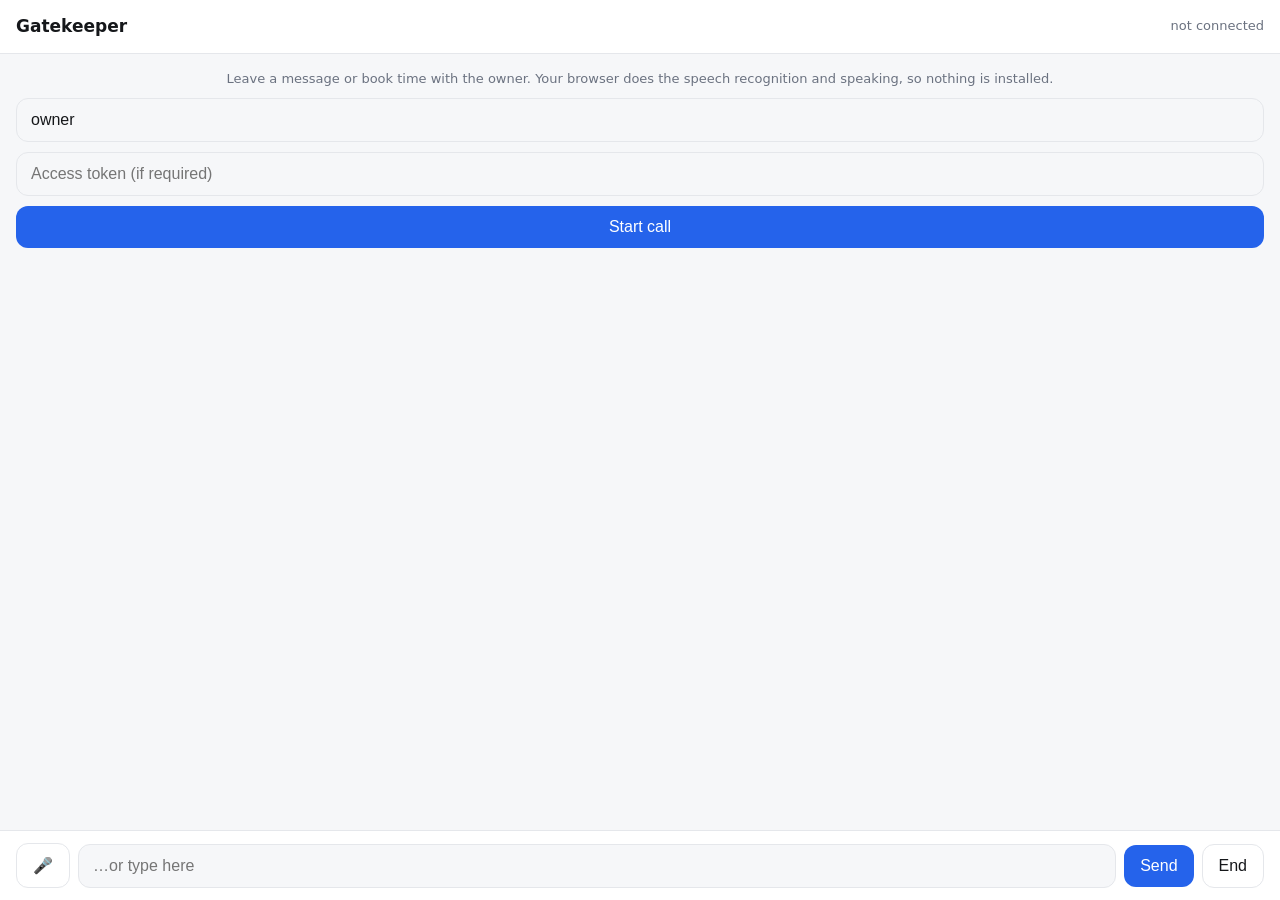
==== app/web/index.html @ e56522e0 "Light mode: free hosted LLM API provider, browser voice client for phone/laptop, slim docker Co-Auth" ====
<!doctype html>
<html lang="en">
<head>
<meta charset="utf-8">
<meta name="viewport" content="width=device-width, initial-scale=1, viewport-fit=cover">
<title>Gatekeeper</title>
<style>
  :root { --bg:#f6f7f9; --card:#fff; --ink:#15171a; --mute:#6b7280; --acc:#2563eb; --ok:#16a34a; --bad:#dc2626; --line:#e5e7eb; }
  @media (prefers-color-scheme: dark) { :root { --bg:#0e1013; --card:#171a1f; --ink:#eceef1; --mute:#9aa3af; --line:#272b32; } }
  * { box-sizing: border-box; }
  body { margin:0; background:var(--bg); color:var(--ink); font:16px/1.45 system-ui,-apple-system,sans-serif; min-height:100dvh; display:flex; flex-direction:column; }
  header { padding:14px 16px; display:flex; align-items:center; gap:10px; border-bottom:1px solid var(--line); background:var(--card); }
  header h1 { font-size:17px; margin:0; flex:1; }
  #status { font-size:13px; color:var(--mute); }
  #log { flex:1; overflow-y:auto; padding:16px; display:flex; flex-direction:column; gap:10px; }
  .msg { max-width:85%; padding:10px 14px; border-radius:16px; background:var(--card); border:1px solid var(--line); }
  .you { align-self:flex-end; background:var(--acc); color:#fff; border-color:var(--acc); }
  .note { align-self:center; font-size:13px; color:var(--mute); text-align:center; }
  .slots { align-self:flex-start; display:flex; flex-wrap:wrap; gap:8px; }
  .slot { border:1px solid var(--line); background:var(--card); padding:6px 12px; border-radius:999px; font-size:14px; }
  .booked { align-self:center; background:var(--ok); color:#fff; padding:10px 16px; border-radius:12px; font-weight:600; }
  .warn { align-self:center; color:var(--bad); font-size:13px; }
  footer { padding:12px 16px calc(12px + env(safe-area-inset-bottom)); background:var(--card); border-top:1px solid var(--line); display:flex; gap:8px; align-items:center; }
  input[type=text] { flex:1; min-width:0; padding:12px 14px; border-radius:12px; border:1px solid var(--line); background:var(--bg); color:var(--ink); font-size:16px; }
  button { border:0; border-radius:12px; padding:12px 16px; font-size:16px; background:var(--acc); color:#fff; }
  button.sec { background:var(--card); color:var(--ink); border:1px solid var(--line); }
  button.live { background:var(--bad); }
  #setup { padding:16px; display:flex; flex-direction:column; gap:10px; }
</style>
</head>
<body>
<header><h1>Gatekeeper</h1><span id="status">not connected</span></header>
<div id="setup">
  <div class="note" style="text-align:left">Leave a message or book time with the owner. Your browser does the speech recognition and speaking, so nothing is installed.</div>
  <input type="text" id="who" placeholder="Owner handle" value="owner" autocomplete="off">
  <input type="text" id="tok" placeholder="Access token (if required)" autocomplete="off">
  <button id="start">Start call</button>
</div>
<div id="log" hidden></div>
<footer hidden id="bar">
  <button id="mic" class="sec" title="Tap to talk">🎤</button>
  <input type="text" id="txt" placeholder="…or type here" autocomplete="off">
  <button id="send">Send</button>
  <button id="end" class="sec">End</button>
</footer>
<script>
const $ = (id) => document.getElementById(id);
const SR = window.SpeechRecognition || window.webkitSpeechRecognition;
const q = new URLSearchParams(location.search);
if (q.get("owner")) $("who").value = q.get("owner");
if (q.get("token")) $("tok").value = q.get("token");
let ws, rec, listening = false, speaking = false, wantMic = !!SR, voiceName = null;
const callerId = (() => { try { return localStorage.gkid || (localStorage.gkid = "web-" + crypto.randomUUID()); } catch { return "web-" + Math.random().toString(36).slice(2); } })();

function add(cls, text) {
  const d = document.createElement("div"); d.className = cls; d.textContent = text;
  $("log").appendChild(d); $("log").scrollTop = 1e9; return d;
}
function speak(text) {
  if (!("speechSynthesis" in window)) return;
  stopListening(); speaking = true;
  const u = new SpeechSynthesisUtterance(text); u.rate = 1.0;
  u.onend = u.onerror = () => { speaking = false; if (wantMic) startListening(); };
  speechSynthesis.cancel(); speechSynthesis.speak(u);
}
function startListening() {
  if (!SR || listening || speaking || !ws || ws.readyState !== 1) return;
  rec = new SR(); rec.lang = navigator.language || "en-US"; rec.interimResults = true; rec.continuous = false;
  let last = null;
  rec.onresult = (e) => {
    const r = e.results[e.results.length - 1]; last = r[0].transcript;
    $("status").textContent = r.isFinal ? "thinking…" : "listening… " + last;
    if (r.isFinal) { send(last); last = null; }
  };
  rec.onend = () => { listening = false; $("mic").classList.remove("live"); if (wantMic && !speaking && $("status").textContent.startsWith("listening")) startListening(); };
  rec.onerror = (e) => { listening = false; if (e.error === "not-allowed") { wantMic = false; add("warn", "Microphone blocked. Allow it in the browser, or type instead."); } };
  try { rec.start(); listening = true; $("mic").classList.add("live"); $("status").textContent = "listening…"; } catch {}
}
function stopListening() { if (rec && listening) { try { rec.abort(); } catch {} } listening = false; $("mic").classList.remove("live"); }
function send(text) {
  text = (text || "").trim(); if (!text || !ws || ws.readyState !== 1) return;
  ws.send(JSON.stringify({ type: "text", text }));
}
function connect() {
  const proto = location.protocol === "https:" ? "wss" : "ws";
  const tok = $("tok").value.trim();
  const url = `${proto}://${location.host}/ws/call/${encodeURIComponent($("who").value.trim() || "owner")}?server_tts=0&caller_id=${encodeURIComponent(callerId)}` + (tok ? `&token=${encodeURIComponent(tok)}` : "");
  ws = new WebSocket(url);
  $("setup").hidden = true; $("log").hidden = false; $("bar").hidden = false; $("status").textContent = "connecting…";
  ws.onopen = () => { $("status").textContent = "connected"; };
  ws.onclose = (e) => { stopListening(); $("status").textContent = e.code === 4401 ? "bad token" : e.code === 4404 ? "unknown owner" : e.code === 4429 ? "slow down" : "call ended"; };
  ws.onmessage = (m) => {
    if (typeof m.data !== "string") return;
    const e = JSON.parse(m.data);
    if (e.type === "agent_text") { add("msg", e.text); speak(e.text); }
    else if (e.type === "transcript_final") add("msg you", e.text);
    else if (e.type === "slots_offered") { const d = add("slots", ""); e.slots.forEach((s) => { const b = document.createElement("span"); b.className = "slot"; b.textContent = s.when; d.appendChild(b); }); }
    else if (e.type === "booking_confirmed") add("booked", `Booked: ${e.when}${e.invite_sent ? " · invite sent" : ""}`);
    else if (e.type === "guard_flagged") add("note", "That request can't be handled by this assistant.");
    else if (e.type === "error") add("warn", e.message || e.code);
  };
}
$("start").onclick = () => { connect(); if (!SR) add("note", "Voice input isn't supported in this browser (try Chrome or Safari). You can type instead."); };
$("send").onclick = () => { send($("txt").value); $("txt").value = ""; };
$("txt").onkeydown = (e) => { if (e.key === "Enter") $("send").onclick(); };
$("mic").onclick = () => { if (listening) { wantMic = false; stopListening(); } else { wantMic = true; startListening(); } };
$("end").onclick = () => { wantMic = false; stopListening(); speechSynthesis.cancel(); try { ws.send(JSON.stringify({ type: "hangup" })); ws.close(); } catch {} };
</script>
</body>
</html>
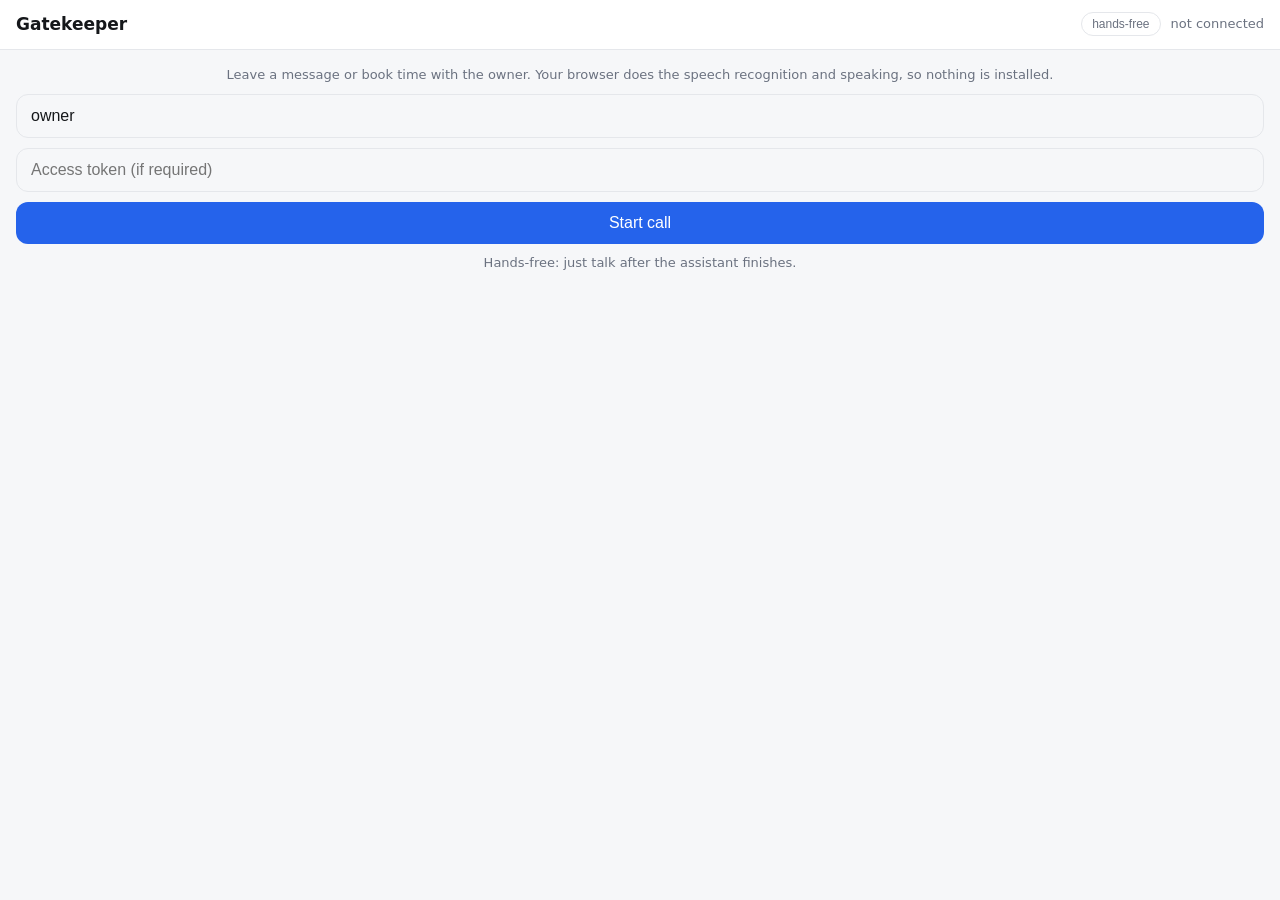
==== commit 524bf555: "Mobile-first web client: iOS/Android modes, wake lock, PWA manifest, safe-area, reconnect, no-cache " ====
--- a/app/web/index.html
+++ b/app/web/index.html
@@ -3,108 +3,159 @@
 <head>
 <meta charset="utf-8">
 <meta name="viewport" content="width=device-width, initial-scale=1, viewport-fit=cover">
+<meta name="theme-color" content="#2563eb">
+<meta name="mobile-web-app-capable" content="yes">
+<meta name="apple-mobile-web-app-capable" content="yes">
+<meta name="apple-mobile-web-app-title" content="Gatekeeper">
+<link rel="manifest" href="/manifest.webmanifest">
+<link rel="icon" href="/icon.svg" type="image/svg+xml">
 <title>Gatekeeper</title>
 <style>
   :root { --bg:#f6f7f9; --card:#fff; --ink:#15171a; --mute:#6b7280; --acc:#2563eb; --ok:#16a34a; --bad:#dc2626; --line:#e5e7eb; }
   @media (prefers-color-scheme: dark) { :root { --bg:#0e1013; --card:#171a1f; --ink:#eceef1; --mute:#9aa3af; --line:#272b32; } }
-  * { box-sizing: border-box; }
-  body { margin:0; background:var(--bg); color:var(--ink); font:16px/1.45 system-ui,-apple-system,sans-serif; min-height:100dvh; display:flex; flex-direction:column; }
-  header { padding:14px 16px; display:flex; align-items:center; gap:10px; border-bottom:1px solid var(--line); background:var(--card); }
+  * { box-sizing:border-box; -webkit-tap-highlight-color:transparent; }
+  [hidden] { display:none !important; }
+  html, body { height:100%; }
+  body { margin:0; background:var(--bg); color:var(--ink); font:16px/1.45 system-ui,-apple-system,sans-serif; display:flex; flex-direction:column; height:100dvh; overscroll-behavior:none; }
+  header { padding:calc(12px + env(safe-area-inset-top)) 16px 12px; display:flex; align-items:center; gap:10px; border-bottom:1px solid var(--line); background:var(--card); }
   header h1 { font-size:17px; margin:0; flex:1; }
-  #status { font-size:13px; color:var(--mute); }
-  #log { flex:1; overflow-y:auto; padding:16px; display:flex; flex-direction:column; gap:10px; }
-  .msg { max-width:85%; padding:10px 14px; border-radius:16px; background:var(--card); border:1px solid var(--line); }
+  #status { font-size:13px; color:var(--mute); max-width:55%; text-align:right; overflow:hidden; text-overflow:ellipsis; white-space:nowrap; }
+  #log { flex:1; overflow-y:auto; padding:16px; display:flex; flex-direction:column; gap:10px; -webkit-overflow-scrolling:touch; }
+  .msg { max-width:85%; padding:10px 14px; border-radius:16px; background:var(--card); border:1px solid var(--line); word-wrap:break-word; }
   .you { align-self:flex-end; background:var(--acc); color:#fff; border-color:var(--acc); }
   .note { align-self:center; font-size:13px; color:var(--mute); text-align:center; }
   .slots { align-self:flex-start; display:flex; flex-wrap:wrap; gap:8px; }
   .slot { border:1px solid var(--line); background:var(--card); padding:6px 12px; border-radius:999px; font-size:14px; }
-  .booked { align-self:center; background:var(--ok); color:#fff; padding:10px 16px; border-radius:12px; font-weight:600; }
-  .warn { align-self:center; color:var(--bad); font-size:13px; }
+  .booked { align-self:center; background:var(--ok); color:#fff; padding:10px 16px; border-radius:12px; font-weight:600; text-align:center; }
+  .warn { align-self:center; color:var(--bad); font-size:13px; text-align:center; }
   footer { padding:12px 16px calc(12px + env(safe-area-inset-bottom)); background:var(--card); border-top:1px solid var(--line); display:flex; gap:8px; align-items:center; }
-  input[type=text] { flex:1; min-width:0; padding:12px 14px; border-radius:12px; border:1px solid var(--line); background:var(--bg); color:var(--ink); font-size:16px; }
-  button { border:0; border-radius:12px; padding:12px 16px; font-size:16px; background:var(--acc); color:#fff; }
+  input[type=text], input[type=password] { flex:1; min-width:0; padding:12px 14px; border-radius:12px; border:1px solid var(--line); background:var(--bg); color:var(--ink); font-size:16px; }
+  button { border:0; border-radius:12px; padding:12px 16px; font-size:16px; background:var(--acc); color:#fff; touch-action:manipulation; }
   button.sec { background:var(--card); color:var(--ink); border:1px solid var(--line); }
-  button.live { background:var(--bad); }
+  button.live { background:var(--bad); color:#fff; border-color:var(--bad); animation:pulse 1.2s infinite; }
+  @keyframes pulse { 50% { opacity:.65; } }
+  #mic { min-width:52px; font-size:20px; padding:10px 14px; }
   #setup { padding:16px; display:flex; flex-direction:column; gap:10px; }
+  #mode { background:none; border:1px solid var(--line); color:var(--mute); padding:4px 10px; font-size:12px; border-radius:999px; }
 </style>
 </head>
 <body>
-<header><h1>Gatekeeper</h1><span id="status">not connected</span></header>
+<header><h1>Gatekeeper</h1><button id="mode" hidden></button><span id="status">not connected</span></header>
 <div id="setup">
   <div class="note" style="text-align:left">Leave a message or book time with the owner. Your browser does the speech recognition and speaking, so nothing is installed.</div>
-  <input type="text" id="who" placeholder="Owner handle" value="owner" autocomplete="off">
-  <input type="text" id="tok" placeholder="Access token (if required)" autocomplete="off">
+  <input type="text" id="who" placeholder="Owner handle" value="owner" autocomplete="off" autocapitalize="off" autocorrect="off">
+  <input type="password" id="tok" placeholder="Access token (if required)" autocomplete="off">
   <button id="start">Start call</button>
+  <div class="note" id="platform"></div>
 </div>
 <div id="log" hidden></div>
 <footer hidden id="bar">
-  <button id="mic" class="sec" title="Tap to talk">🎤</button>
-  <input type="text" id="txt" placeholder="…or type here" autocomplete="off">
+  <button id="mic" class="sec" aria-label="Microphone">🎤</button>
+  <input type="text" id="txt" placeholder="…or type here" autocomplete="off" enterkeyhint="send">
   <button id="send">Send</button>
   <button id="end" class="sec">End</button>
 </footer>
 <script>
 const $ = (id) => document.getElementById(id);
+const UA = navigator.userAgent;
+const ANDROID = /Android/.test(UA);
+const IOS = !ANDROID && (/iP(hone|ad|od)/.test(UA) || (navigator.platform === "MacIntel" && navigator.maxTouchPoints > 1));  // iPadOS reports as a Mac
 const SR = window.SpeechRecognition || window.webkitSpeechRecognition;
+const TTS = "speechSynthesis" in window;
 const q = new URLSearchParams(location.search);
 if (q.get("owner")) $("who").value = q.get("owner");
-if (q.get("token")) $("tok").value = q.get("token");
-let ws, rec, listening = false, speaking = false, wantMic = !!SR, voiceName = null;
+if (q.get("token")) { $("tok").value = q.get("token"); history.replaceState(null, "", location.pathname); }  // keep the token out of the address bar/history
+
+// iOS Safari recognition stops unpredictably and can't loop hands-free: default to tap-to-talk there.
+let handsFree = !IOS, wantMic = !!SR, connected = false, listening = false, speaking = false, awaiting = false, ended = false;
+let ws, rec, wakeLock, pingTimer, voice;
+$("platform").textContent = !SR ? "Voice input isn't supported in this browser (use Chrome, Edge or Safari). You can type instead."
+  : IOS ? "iPhone/iPad: tap the mic each time you speak (most reliable on Safari)."
+  : ANDROID ? "Android: hands-free. Just talk after the assistant finishes." : "Hands-free: just talk after the assistant finishes.";
 const callerId = (() => { try { return localStorage.gkid || (localStorage.gkid = "web-" + crypto.randomUUID()); } catch { return "web-" + Math.random().toString(36).slice(2); } })();
 
-function add(cls, text) {
-  const d = document.createElement("div"); d.className = cls; d.textContent = text;
-  $("log").appendChild(d); $("log").scrollTop = 1e9; return d;
-}
+function add(cls, text) { const d = document.createElement("div"); d.className = cls; d.textContent = text; $("log").appendChild(d); $("log").scrollTop = 1e9; return d; }
+function setStatus(t) { $("status").textContent = t; }
+function renderMode() { $("mode").hidden = !SR; $("mode").textContent = handsFree ? "hands-free" : "tap to talk"; $("mic").classList.toggle("live", listening); $("mic").textContent = listening ? "⏺" : "🎤"; }
+
+function pickVoice() { if (!TTS) return; const vs = speechSynthesis.getVoices(); const lang = (navigator.language || "en-US").toLowerCase();
+  voice = vs.find((v) => v.lang.toLowerCase() === lang && v.localService) || vs.find((v) => v.lang.toLowerCase().startsWith(lang.slice(0, 2))) || null; }
+if (TTS) { pickVoice(); speechSynthesis.onvoiceschanged = pickVoice; }
+
 function speak(text) {
-  if (!("speechSynthesis" in window)) return;
+  if (!TTS) { afterSpeech(); return; }
   stopListening(); speaking = true;
-  const u = new SpeechSynthesisUtterance(text); u.rate = 1.0;
-  u.onend = u.onerror = () => { speaking = false; if (wantMic) startListening(); };
+  const u = new SpeechSynthesisUtterance(text); if (voice) u.voice = voice; u.lang = voice ? voice.lang : (navigator.language || "en-US");
+  let done = false; const finish = () => { if (done) return; done = true; clearTimeout(guard); speaking = false; afterSpeech(); };
+  u.onend = u.onerror = finish;
+  const guard = setTimeout(finish, 2500 + text.length * 90);  // onend never fires on some browsers (long text, iOS, tab switches)
   speechSynthesis.cancel(); speechSynthesis.speak(u);
 }
+function afterSpeech() { renderMode(); setStatus(connected ? (handsFree && wantMic ? "your turn" : "tap 🎤 to talk") : "call ended"); if (handsFree && wantMic) startListening(); }
+
 function startListening() {
-  if (!SR || listening || speaking || !ws || ws.readyState !== 1) return;
-  rec = new SR(); rec.lang = navigator.language || "en-US"; rec.interimResults = true; rec.continuous = false;
-  let last = null;
-  rec.onresult = (e) => {
-    const r = e.results[e.results.length - 1]; last = r[0].transcript;
-    $("status").textContent = r.isFinal ? "thinking…" : "listening… " + last;
-    if (r.isFinal) { send(last); last = null; }
+  if (!SR || listening || speaking || awaiting || !connected) return;
+  rec = new SR(); rec.lang = navigator.language || "en-US"; rec.interimResults = true; rec.continuous = false; rec.maxAlternatives = 1;
+  let gotFinal = false;
+  rec.onresult = (e) => { const r = e.results[e.results.length - 1]; setStatus(r.isFinal ? "thinking…" : "🎤 " + r[0].transcript);
+    if (r.isFinal) { gotFinal = true; send(r[0].transcript); } };
+  rec.onerror = (e) => {
+    if (e.error === "not-allowed" || e.error === "service-not-allowed") { wantMic = false; setStatus("type your message"); add("warn", "Microphone/speech recognition is blocked. Allow it for this site (iOS: Settings → Safari, and turn on Dictation), or type instead."); }
+    else if (e.error === "network") add("warn", "Speech recognition needs an internet connection.");
   };
-  rec.onend = () => { listening = false; $("mic").classList.remove("live"); if (wantMic && !speaking && $("status").textContent.startsWith("listening")) startListening(); };
-  rec.onerror = (e) => { listening = false; if (e.error === "not-allowed") { wantMic = false; add("warn", "Microphone blocked. Allow it in the browser, or type instead."); } };
-  try { rec.start(); listening = true; $("mic").classList.add("live"); $("status").textContent = "listening…"; } catch {}
+  rec.onend = () => { listening = false; renderMode(); if (handsFree && wantMic && !gotFinal && !speaking && !awaiting && connected && !document.hidden) setTimeout(startListening, 300); };
+  try { rec.start(); listening = true; renderMode(); setStatus("listening…"); } catch { listening = false; }
 }
-function stopListening() { if (rec && listening) { try { rec.abort(); } catch {} } listening = false; $("mic").classList.remove("live"); }
+function stopListening() { if (rec && listening) { try { rec.abort(); } catch {} } listening = false; renderMode(); }
+
 function send(text) {
-  text = (text || "").trim(); if (!text || !ws || ws.readyState !== 1) return;
+  text = (text || "").trim(); if (!text || !connected) return;
+  awaiting = true; stopListening(); setStatus("thinking…");
   ws.send(JSON.stringify({ type: "text", text }));
 }
+
+async function lockScreen() { try { if ("wakeLock" in navigator) wakeLock = await navigator.wakeLock.request("screen"); } catch {} }
+document.addEventListener("visibilitychange", () => {
+  if (document.hidden) { stopListening(); speechSynthesis && speechSynthesis.cancel(); speaking = false; }
+  else if (connected) { lockScreen(); afterSpeech(); }
+});
+
 function connect() {
-  const proto = location.protocol === "https:" ? "wss" : "ws";
-  const tok = $("tok").value.trim();
+  ended = false; awaiting = true;
+  const proto = location.protocol === "https:" ? "wss" : "ws", tok = $("tok").value.trim();
   const url = `${proto}://${location.host}/ws/call/${encodeURIComponent($("who").value.trim() || "owner")}?server_tts=0&caller_id=${encodeURIComponent(callerId)}` + (tok ? `&token=${encodeURIComponent(tok)}` : "");
+  $("setup").hidden = true; $("log").hidden = false; $("bar").hidden = false; setStatus("connecting…"); renderMode();
+  if (TTS) { const u = new SpeechSynthesisUtterance(" "); u.volume = 0; speechSynthesis.speak(u); }  // unlock audio inside the tap gesture (iOS)
   ws = new WebSocket(url);
-  $("setup").hidden = true; $("log").hidden = false; $("bar").hidden = false; $("status").textContent = "connecting…";
-  ws.onopen = () => { $("status").textContent = "connected"; };
-  ws.onclose = (e) => { stopListening(); $("status").textContent = e.code === 4401 ? "bad token" : e.code === 4404 ? "unknown owner" : e.code === 4429 ? "slow down" : "call ended"; };
+  ws.onopen = () => { connected = true; setStatus("connected"); lockScreen(); pingTimer = setInterval(() => { try { ws.send('{"type":"ping"}'); } catch {} }, 25000); };
+  ws.onclose = (e) => {
+    connected = false; awaiting = false; clearInterval(pingTimer); stopListening(); try { wakeLock && wakeLock.release(); } catch {}
+    const why = e.code === 4401 ? "Wrong access token." : e.code === 4404 ? "Unknown owner." : e.code === 4429 ? "Too many calls, wait a minute." : ended ? "" : "Connection lost.";
+    setStatus(ended ? "call ended" : "disconnected");
+    if (why) add("warn", why);
+    if (e.code !== 4401 && e.code !== 4404) { const b = document.createElement("button"); b.textContent = "Call again"; b.onclick = () => { b.remove(); connect(); }; $("log").appendChild(b); }
+  };
   ws.onmessage = (m) => {
     if (typeof m.data !== "string") return;
     const e = JSON.parse(m.data);
-    if (e.type === "agent_text") { add("msg", e.text); speak(e.text); }
+    if (e.type === "agent_text") { awaiting = false; add("msg", e.text); speak(e.text); }
     else if (e.type === "transcript_final") add("msg you", e.text);
     else if (e.type === "slots_offered") { const d = add("slots", ""); e.slots.forEach((s) => { const b = document.createElement("span"); b.className = "slot"; b.textContent = s.when; d.appendChild(b); }); }
     else if (e.type === "booking_confirmed") add("booked", `Booked: ${e.when}${e.invite_sent ? " · invite sent" : ""}`);
     else if (e.type === "guard_flagged") add("note", "That request can't be handled by this assistant.");
-    else if (e.type === "error") add("warn", e.message || e.code);
+    else if (e.type === "error") { awaiting = false; add("warn", e.message || e.code); afterSpeech(); }
   };
 }
-$("start").onclick = () => { connect(); if (!SR) add("note", "Voice input isn't supported in this browser (try Chrome or Safari). You can type instead."); };
-$("send").onclick = () => { send($("txt").value); $("txt").value = ""; };
+$("start").onclick = connect;
+$("send").onclick = () => { const t = $("txt").value; $("txt").value = ""; send(t); };
 $("txt").onkeydown = (e) => { if (e.key === "Enter") $("send").onclick(); };
-$("mic").onclick = () => { if (listening) { wantMic = false; stopListening(); } else { wantMic = true; startListening(); } };
-$("end").onclick = () => { wantMic = false; stopListening(); speechSynthesis.cancel(); try { ws.send(JSON.stringify({ type: "hangup" })); ws.close(); } catch {} };
+$("mic").onclick = () => {
+  if (!SR) { add("note", "Voice input isn't supported here. Type instead."); return; }
+  if (listening) { wantMic = false; stopListening(); setStatus("mic off"); } else { wantMic = true; startListening(); }
+};
+$("mode").onclick = () => { handsFree = !handsFree; wantMic = true; renderMode(); afterSpeech(); };
+$("end").onclick = () => { ended = true; wantMic = false; stopListening(); TTS && speechSynthesis.cancel(); try { ws.send('{"type":"hangup"}'); ws.close(); } catch {} };
+renderMode();
 </script>
 </body>
 </html>
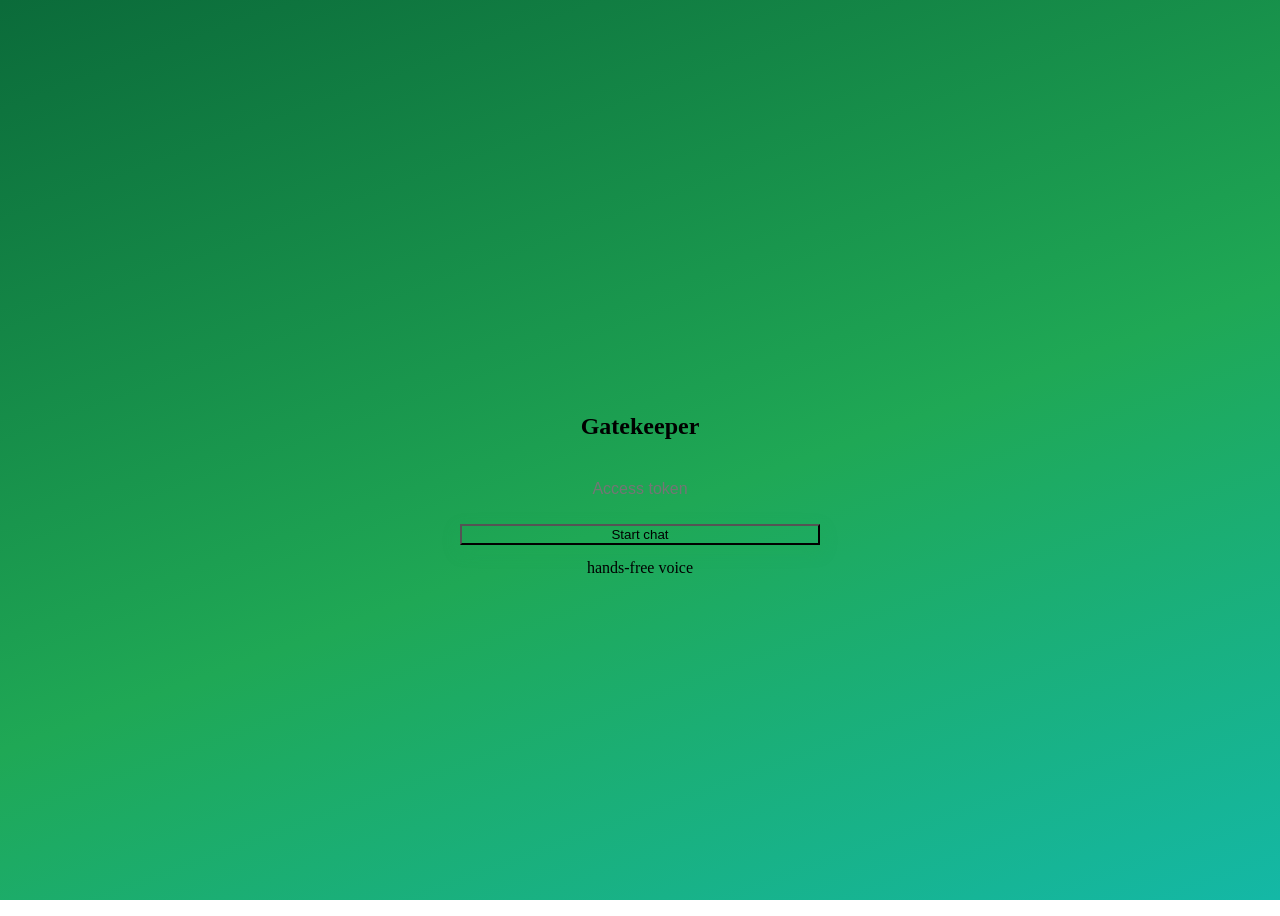
==== commit 130acf72: "Icon-first redesign: WhatsApp-style chat, owner inbox, dashboard; two-sided live stage with auto-pla" ====
--- a/app/web/index.html
+++ b/app/web/index.html
@@ -3,159 +3,154 @@
 <head>
 <meta charset="utf-8">
 <meta name="viewport" content="width=device-width, initial-scale=1, viewport-fit=cover">
-<meta name="theme-color" content="#2563eb">
+<meta name="theme-color" content="#1fa855">
 <meta name="mobile-web-app-capable" content="yes">
 <meta name="apple-mobile-web-app-capable" content="yes">
 <meta name="apple-mobile-web-app-title" content="Gatekeeper">
 <link rel="manifest" href="/manifest.webmanifest">
 <link rel="icon" href="/icon.svg" type="image/svg+xml">
+<link rel="stylesheet" href="/static/ui.css">
 <title>Gatekeeper</title>
 <style>
-  :root { --bg:#f6f7f9; --card:#fff; --ink:#15171a; --mute:#6b7280; --acc:#2563eb; --ok:#16a34a; --bad:#dc2626; --line:#e5e7eb; }
-  @media (prefers-color-scheme: dark) { :root { --bg:#0e1013; --card:#171a1f; --ink:#eceef1; --mute:#9aa3af; --line:#272b32; } }
-  * { box-sizing:border-box; -webkit-tap-highlight-color:transparent; }
-  [hidden] { display:none !important; }
-  html, body { height:100%; }
-  body { margin:0; background:var(--bg); color:var(--ink); font:16px/1.45 system-ui,-apple-system,sans-serif; display:flex; flex-direction:column; height:100dvh; overscroll-behavior:none; }
-  header { padding:calc(12px + env(safe-area-inset-top)) 16px 12px; display:flex; align-items:center; gap:10px; border-bottom:1px solid var(--line); background:var(--card); }
-  header h1 { font-size:17px; margin:0; flex:1; }
-  #status { font-size:13px; color:var(--mute); max-width:55%; text-align:right; overflow:hidden; text-overflow:ellipsis; white-space:nowrap; }
-  #log { flex:1; overflow-y:auto; padding:16px; display:flex; flex-direction:column; gap:10px; -webkit-overflow-scrolling:touch; }
-  .msg { max-width:85%; padding:10px 14px; border-radius:16px; background:var(--card); border:1px solid var(--line); word-wrap:break-word; }
-  .you { align-self:flex-end; background:var(--acc); color:#fff; border-color:var(--acc); }
-  .note { align-self:center; font-size:13px; color:var(--mute); text-align:center; }
-  .slots { align-self:flex-start; display:flex; flex-wrap:wrap; gap:8px; }
-  .slot { border:1px solid var(--line); background:var(--card); padding:6px 12px; border-radius:999px; font-size:14px; }
-  .booked { align-self:center; background:var(--ok); color:#fff; padding:10px 16px; border-radius:12px; font-weight:600; text-align:center; }
-  .warn { align-self:center; color:var(--bad); font-size:13px; text-align:center; }
-  footer { padding:12px 16px calc(12px + env(safe-area-inset-bottom)); background:var(--card); border-top:1px solid var(--line); display:flex; gap:8px; align-items:center; }
-  input[type=text], input[type=password] { flex:1; min-width:0; padding:12px 14px; border-radius:12px; border:1px solid var(--line); background:var(--bg); color:var(--ink); font-size:16px; }
-  button { border:0; border-radius:12px; padding:12px 16px; font-size:16px; background:var(--acc); color:#fff; touch-action:manipulation; }
-  button.sec { background:var(--card); color:var(--ink); border:1px solid var(--line); }
-  button.live { background:var(--bad); color:#fff; border-color:var(--bad); animation:pulse 1.2s infinite; }
-  @keyframes pulse { 50% { opacity:.65; } }
-  #mic { min-width:52px; font-size:20px; padding:10px 14px; }
-  #setup { padding:16px; display:flex; flex-direction:column; gap:10px; }
-  #mode { background:none; border:1px solid var(--line); color:var(--mute); padding:4px 10px; font-size:12px; border-radius:999px; }
+  body { display:flex; flex-direction:column; height:100dvh; }
+  .top { display:flex; align-items:center; gap:12px; padding:calc(10px + env(safe-area-inset-top)) 14px 10px; background:var(--wa); color:#fff; }
+  .top .avatar { background:#fff; color:var(--wa); } .who { flex:1; min-width:0; } .who b { display:block; font-size:16px; } .who small { opacity:.92; display:flex; align-items:center; gap:6px; }
+  .top .ibtn { background:rgba(255,255,255,.18); border:0; color:#fff; width:38px; height:38px; } .top .ibtn.live { background:var(--bad); }
+  .demo { background:var(--warnbg); color:var(--warn); text-align:center; font-size:12px; font-weight:700; padding:4px; display:flex; align-items:center; justify-content:center; gap:6px; }
+  .body { flex:1; overflow-y:auto; padding:14px 12px; display:flex; flex-direction:column; gap:8px; -webkit-overflow-scrolling:touch;
+    background-color:var(--bg); background-image:radial-gradient(color-mix(in srgb,var(--mute) 14%,transparent) 1.2px,transparent 1.2px); background-size:22px 22px; }
+  .b { max-width:82%; padding:8px 12px 6px; border-radius:14px; box-shadow:0 1px 1px rgba(0,0,0,.1); word-wrap:break-word; position:relative; animation:in .18s ease-out; }
+  @keyframes in { from { opacity:0; transform:translateY(6px); } }
+  .b.them { align-self:flex-start; background:var(--surface); border-top-left-radius:4px; } .b.me { align-self:flex-end; background:var(--bubble-me); color:var(--bubble-ink); border-top-right-radius:4px; }
+  .b small { display:flex; justify-content:flex-end; gap:3px; align-items:center; opacity:.6; font-size:11px; margin-top:2px; } .b small .ic { width:15px; height:15px; } .b.read small { color:#34b7f1; opacity:1; }
+  .typing { align-self:flex-start; background:var(--surface); padding:12px 14px; border-radius:14px; display:flex; gap:4px; } .typing i { width:7px; height:7px; border-radius:50%; background:var(--mute); animation:bl 1.2s infinite; } .typing i:nth-child(2) { animation-delay:.2s; } .typing i:nth-child(3) { animation-delay:.4s; } @keyframes bl { 30% { transform:translateY(-4px); opacity:.5; } }
+  .slots { align-self:flex-start; display:flex; flex-wrap:wrap; gap:8px; max-width:92%; } .slot { display:flex; align-items:center; gap:8px; padding:9px 13px; border-radius:14px; background:var(--surface); border:1.5px solid var(--wa); color:var(--wa); font-weight:650; } .slot:active { transform:scale(.97); }
+  .sys { align-self:center; display:flex; align-items:center; gap:8px; padding:10px 16px; border-radius:14px; font-weight:650; font-size:14px; box-shadow:0 1px 2px rgba(0,0,0,.1); animation:in .2s; } .sys.ok { background:var(--okbg); color:var(--ok); } .sys.bad { background:var(--badbg); color:var(--bad); } .sys.warn { background:var(--warnbg); color:var(--warn); } .sys .ic { width:22px; height:22px; }
+  .quick { display:flex; gap:8px; padding:8px 12px; overflow-x:auto; background:var(--bg); } .quick button { display:flex; align-items:center; gap:8px; padding:8px 14px; border-radius:99px; border:1px solid var(--line); background:var(--surface); font-weight:600; white-space:nowrap; } .quick .ic { color:var(--wa); }
+  .bar { display:flex; align-items:center; gap:8px; padding:8px 10px calc(8px + env(safe-area-inset-bottom)); background:var(--bg); }
+  .bar input { flex:1; min-width:0; padding:12px 16px; border-radius:99px; border:1px solid var(--line); background:var(--surface); color:var(--ink); font-size:16px; }
+  .bar .ibtn { width:46px; height:46px; } .bar .send { background:var(--wa); color:#fff; border:0; }
+  #join { position:fixed; inset:0; background:linear-gradient(160deg,#0b6b3a,#1fa855 55%,#14b8a6); display:flex; align-items:center; justify-content:center; padding:24px; z-index:20; }
+  #join .card { width:100%; max-width:360px; padding:26px 22px; display:flex; flex-direction:column; align-items:center; gap:14px; text-align:center; }
+  #join .big { width:76px; height:76px; border-radius:50%; background:var(--okbg); color:var(--wa); display:flex; align-items:center; justify-content:center; } #join .big .ic { width:38px; height:38px; }
+  #join input { width:100%; padding:12px 14px; border-radius:12px; border:1px solid var(--line); background:var(--bg); color:var(--ink); font-size:16px; text-align:center; }
+  #join .btn { width:100%; justify-content:center; background:var(--wa); box-shadow:0 6px 16px rgba(31,168,85,.35); }
+  .row2 { display:flex; gap:10px; color:var(--mute); } .row2 .ic { width:22px; height:22px; }
 </style>
 </head>
 <body>
-<header><h1>Gatekeeper</h1><button id="mode" hidden></button><span id="status">not connected</span></header>
-<div id="setup">
-  <div class="note" style="text-align:left">Leave a message or book time with the owner. Your browser does the speech recognition and speaking, so nothing is installed.</div>
-  <input type="text" id="who" placeholder="Owner handle" value="owner" autocomplete="off" autocapitalize="off" autocorrect="off">
-  <input type="password" id="tok" placeholder="Access token (if required)" autocomplete="off">
-  <button id="start">Start call</button>
-  <div class="note" id="platform"></div>
+<div id="join"><div class="card">
+  <div class="big"><span data-ic="shield"></span></div><h2 style="margin:0">Gatekeeper</h2>
+  <div class="row2"><span data-ic="mic"></span><span data-ic="chat"></span><span data-ic="calendar"></span><span data-ic="shield"></span></div>
+  <input type="password" id="tok" placeholder="Access token" autocomplete="off" aria-label="Access token">
+  <button class="btn" id="start"><span data-ic="chat"></span> Start chat</button>
+  <div class="chip" id="platform"></div>
+</div></div>
+
+<header class="top" id="top" hidden>
+  <div class="avatar" id="av">·</div>
+  <div class="who"><b id="ownerName">…</b><small><span class="dot" id="pdot"></span><span id="presence">connecting</span></small></div>
+  <button class="ibtn" id="mic" aria-label="Microphone"><span data-ic="mic"></span></button>
+  <button class="ibtn" id="end" aria-label="End"><span data-ic="x"></span></button>
+</header>
+<div class="demo" id="demoBar" hidden><span data-ic="flask"></span> demo: calendar reads are real, bookings are not written</div>
+<div class="body" id="chat" hidden></div>
+<div class="quick" id="quick" hidden>
+  <button data-say="I'd like to book a meeting"><span data-ic="calendar"></span>Book</button>
+  <button data-say="I'd like to leave a message"><span data-ic="mail"></span>Message</button>
+  <button data-say="What times are free tomorrow?"><span data-ic="clock"></span>Free times</button>
 </div>
-<div id="log" hidden></div>
-<footer hidden id="bar">
-  <button id="mic" class="sec" aria-label="Microphone">🎤</button>
-  <input type="text" id="txt" placeholder="…or type here" autocomplete="off" enterkeyhint="send">
-  <button id="send">Send</button>
-  <button id="end" class="sec">End</button>
-</footer>
+<div class="bar" id="bar" hidden>
+  <input type="text" id="txt" placeholder="Message" autocomplete="off" enterkeyhint="send" aria-label="Message">
+  <button class="ibtn send" id="send" aria-label="Send"><span data-ic="send"></span></button>
+</div>
+<script src="/static/icons.js"></script>
 <script>
 const $ = (id) => document.getElementById(id);
-const UA = navigator.userAgent;
-const ANDROID = /Android/.test(UA);
+const UA = navigator.userAgent, ANDROID = /Android/.test(UA);
 const IOS = !ANDROID && (/iP(hone|ad|od)/.test(UA) || (navigator.platform === "MacIntel" && navigator.maxTouchPoints > 1));  // iPadOS reports as a Mac
-const SR = window.SpeechRecognition || window.webkitSpeechRecognition;
-const TTS = "speechSynthesis" in window;
+const SR = window.SpeechRecognition || window.webkitSpeechRecognition, TTS = "speechSynthesis" in window;
 const q = new URLSearchParams(location.search);
-if (q.get("owner")) $("who").value = q.get("owner");
-if (q.get("token")) { $("tok").value = q.get("token"); history.replaceState(null, "", location.pathname); }  // keep the token out of the address bar/history
+const QUIET = q.get("quiet") === "1";                      // stage/demo: no speaker, no mic
+let handsFree = !IOS, wantMic = !!SR && !QUIET, connected = false, listening = false, speaking = false, awaiting = false, ended = false;
+let ws, rec, wakeLock, pingTimer, voice, lastMe, owner = "owner";
+if (q.get("token")) { $("tok").value = q.get("token"); history.replaceState(null, "", location.pathname + (QUIET ? "?quiet=1" : "")); }
+$("platform").textContent = QUIET ? "demo" : !SR ? "type only" : IOS ? "tap 🎤 to talk" : "hands-free voice";
+const callerId = (() => { if (QUIET) return "stage-" + Math.random().toString(36).slice(2, 10); /* fresh caller each stage run */ try { return localStorage.gkid || (localStorage.gkid = "web-" + crypto.randomUUID()); } catch { return "web-" + Math.random().toString(36).slice(2); } })();
+const ch = $("chat");
+function add(node) { ch.append(node); ch.scrollTop = 1e9; return node; }
+function el(tag, cls, html) { const e = document.createElement(tag); if (cls) e.className = cls; if (html !== undefined) e.innerHTML = html; return e; }
+const esc = (t) => t.replace(/[&<>]/g, (c) => ({ "&": "&amp;", "<": "&lt;", ">": "&gt;" }[c]));
+const clock = () => new Date().toLocaleTimeString([], { hour: "2-digit", minute: "2-digit" });
+function bubble(text, who) { const b = el("div", "b " + who, `<div>${esc(text)}</div><small>${clock()}${who === "me" ? svgIcon("check") : ""}</small>`); add(b); if (who === "me") lastMe = b; return b; }
+function typing(on) { const t = $("typing"); if (on && !t) { const d = el("div", "typing", "<i></i><i></i><i></i>"); d.id = "typing"; add(d); } else if (!on && t) t.remove(); }
+function sys(cls, icon, text) { add(el("div", "sys " + cls, svgIcon(icon) + `<span>${esc(text)}</span>`)); }
+function setPresence(txt, cls) { $("presence").textContent = txt; $("pdot").className = "dot " + (cls || ""); }
+function renderMic() { $("mic").classList.toggle("live", listening); $("mic").hidden = !SR || QUIET; }
 
-// iOS Safari recognition stops unpredictably and can't loop hands-free: default to tap-to-talk there.
-let handsFree = !IOS, wantMic = !!SR, connected = false, listening = false, speaking = false, awaiting = false, ended = false;
-let ws, rec, wakeLock, pingTimer, voice;
-$("platform").textContent = !SR ? "Voice input isn't supported in this browser (use Chrome, Edge or Safari). You can type instead."
-  : IOS ? "iPhone/iPad: tap the mic each time you speak (most reliable on Safari)."
-  : ANDROID ? "Android: hands-free. Just talk after the assistant finishes." : "Hands-free: just talk after the assistant finishes.";
-const callerId = (() => { try { return localStorage.gkid || (localStorage.gkid = "web-" + crypto.randomUUID()); } catch { return "web-" + Math.random().toString(36).slice(2); } })();
-
-function add(cls, text) { const d = document.createElement("div"); d.className = cls; d.textContent = text; $("log").appendChild(d); $("log").scrollTop = 1e9; return d; }
-function setStatus(t) { $("status").textContent = t; }
-function renderMode() { $("mode").hidden = !SR; $("mode").textContent = handsFree ? "hands-free" : "tap to talk"; $("mic").classList.toggle("live", listening); $("mic").textContent = listening ? "⏺" : "🎤"; }
-
-function pickVoice() { if (!TTS) return; const vs = speechSynthesis.getVoices(); const lang = (navigator.language || "en-US").toLowerCase();
-  voice = vs.find((v) => v.lang.toLowerCase() === lang && v.localService) || vs.find((v) => v.lang.toLowerCase().startsWith(lang.slice(0, 2))) || null; }
+function pickVoice() { if (!TTS) return; const vs = speechSynthesis.getVoices(), lang = (navigator.language || "en-US").toLowerCase(); voice = vs.find((v) => v.lang.toLowerCase() === lang && v.localService) || vs.find((v) => v.lang.toLowerCase().startsWith(lang.slice(0, 2))) || null; }
 if (TTS) { pickVoice(); speechSynthesis.onvoiceschanged = pickVoice; }
-
 function speak(text) {
-  if (!TTS) { afterSpeech(); return; }
+  if (!TTS || QUIET) { afterSpeech(); return; }
   stopListening(); speaking = true;
   const u = new SpeechSynthesisUtterance(text); if (voice) u.voice = voice; u.lang = voice ? voice.lang : (navigator.language || "en-US");
   let done = false; const finish = () => { if (done) return; done = true; clearTimeout(guard); speaking = false; afterSpeech(); };
-  u.onend = u.onerror = finish;
-  const guard = setTimeout(finish, 2500 + text.length * 90);  // onend never fires on some browsers (long text, iOS, tab switches)
+  u.onend = u.onerror = finish; const guard = setTimeout(finish, 2500 + text.length * 90);  // onend never fires on some browsers
   speechSynthesis.cancel(); speechSynthesis.speak(u);
 }
-function afterSpeech() { renderMode(); setStatus(connected ? (handsFree && wantMic ? "your turn" : "tap 🎤 to talk") : "call ended"); if (handsFree && wantMic) startListening(); }
-
+function afterSpeech() { renderMic(); if (handsFree && wantMic) startListening(); }
 function startListening() {
-  if (!SR || listening || speaking || awaiting || !connected) return;
-  rec = new SR(); rec.lang = navigator.language || "en-US"; rec.interimResults = true; rec.continuous = false; rec.maxAlternatives = 1;
+  if (!SR || QUIET || listening || speaking || awaiting || !connected) return;
+  rec = new SR(); rec.lang = navigator.language || "en-US"; rec.interimResults = true; rec.continuous = false;
   let gotFinal = false;
-  rec.onresult = (e) => { const r = e.results[e.results.length - 1]; setStatus(r.isFinal ? "thinking…" : "🎤 " + r[0].transcript);
-    if (r.isFinal) { gotFinal = true; send(r[0].transcript); } };
-  rec.onerror = (e) => {
-    if (e.error === "not-allowed" || e.error === "service-not-allowed") { wantMic = false; setStatus("type your message"); add("warn", "Microphone/speech recognition is blocked. Allow it for this site (iOS: Settings → Safari, and turn on Dictation), or type instead."); }
-    else if (e.error === "network") add("warn", "Speech recognition needs an internet connection.");
-  };
-  rec.onend = () => { listening = false; renderMode(); if (handsFree && wantMic && !gotFinal && !speaking && !awaiting && connected && !document.hidden) setTimeout(startListening, 300); };
-  try { rec.start(); listening = true; renderMode(); setStatus("listening…"); } catch { listening = false; }
+  rec.onresult = (e) => { const r = e.results[e.results.length - 1]; $("txt").placeholder = r.isFinal ? "Message" : "🎤 " + r[0].transcript; if (r.isFinal) { gotFinal = true; $("txt").placeholder = "Message"; send(r[0].transcript); } };
+  rec.onerror = (e) => { if (e.error === "not-allowed" || e.error === "service-not-allowed") { wantMic = false; sys("warn", "alert", "Mic blocked. Allow it for this site, or type."); } else if (e.error === "network") sys("warn", "alert", "Speech needs internet."); };
+  rec.onend = () => { listening = false; renderMic(); $("txt").placeholder = "Message"; if (handsFree && wantMic && !gotFinal && !speaking && !awaiting && connected && !document.hidden) setTimeout(startListening, 300); };
+  try { rec.start(); listening = true; renderMic(); } catch { listening = false; }
 }
-function stopListening() { if (rec && listening) { try { rec.abort(); } catch {} } listening = false; renderMode(); }
+function stopListening() { if (rec && listening) { try { rec.abort(); } catch {} } listening = false; renderMic(); }
 
 function send(text) {
   text = (text || "").trim(); if (!text || !connected) return;
-  awaiting = true; stopListening(); setStatus("thinking…");
+  bubble(text, "me"); awaiting = true; stopListening(); typing(true);
   ws.send(JSON.stringify({ type: "text", text }));
 }
-
 async function lockScreen() { try { if ("wakeLock" in navigator) wakeLock = await navigator.wakeLock.request("screen"); } catch {} }
-document.addEventListener("visibilitychange", () => {
-  if (document.hidden) { stopListening(); speechSynthesis && speechSynthesis.cancel(); speaking = false; }
-  else if (connected) { lockScreen(); afterSpeech(); }
-});
+document.addEventListener("visibilitychange", () => { if (document.hidden) { stopListening(); TTS && speechSynthesis.cancel(); speaking = false; } else if (connected) { lockScreen(); afterSpeech(); } });
 
 function connect() {
   ended = false; awaiting = true;
   const proto = location.protocol === "https:" ? "wss" : "ws", tok = $("tok").value.trim();
-  const url = `${proto}://${location.host}/ws/call/${encodeURIComponent($("who").value.trim() || "owner")}?server_tts=0&caller_id=${encodeURIComponent(callerId)}` + (tok ? `&token=${encodeURIComponent(tok)}` : "");
-  $("setup").hidden = true; $("log").hidden = false; $("bar").hidden = false; setStatus("connecting…"); renderMode();
-  if (TTS) { const u = new SpeechSynthesisUtterance(" "); u.volume = 0; speechSynthesis.speak(u); }  // unlock audio inside the tap gesture (iOS)
+  const url = `${proto}://${location.host}/ws/call/${encodeURIComponent(q.get("owner") || "owner")}?server_tts=0&caller_id=${encodeURIComponent(callerId)}` + (q.get("dryrun") === "1" ? "&dryrun=1" : "") + (tok ? `&token=${encodeURIComponent(tok)}` : "");
+  $("join").hidden = true; ["top", "chat", "quick", "bar"].forEach((i) => ($(i).hidden = false)); renderMic(); typing(true);
+  if (TTS && !QUIET) { const u = new SpeechSynthesisUtterance(" "); u.volume = 0; speechSynthesis.speak(u); }  // unlock audio inside the tap gesture (iOS)
   ws = new WebSocket(url);
-  ws.onopen = () => { connected = true; setStatus("connected"); lockScreen(); pingTimer = setInterval(() => { try { ws.send('{"type":"ping"}'); } catch {} }, 25000); };
+  ws.onopen = () => { connected = true; lockScreen(); pingTimer = setInterval(() => { try { ws.send('{"type":"ping"}'); } catch {} }, 25000); };
   ws.onclose = (e) => {
-    connected = false; awaiting = false; clearInterval(pingTimer); stopListening(); try { wakeLock && wakeLock.release(); } catch {}
-    const why = e.code === 4401 ? "Wrong access token." : e.code === 4404 ? "Unknown owner." : e.code === 4429 ? "Too many calls, wait a minute." : ended ? "" : "Connection lost.";
-    setStatus(ended ? "call ended" : "disconnected");
-    if (why) add("warn", why);
-    if (e.code !== 4401 && e.code !== 4404) { const b = document.createElement("button"); b.textContent = "Call again"; b.onclick = () => { b.remove(); connect(); }; $("log").appendChild(b); }
+    connected = false; awaiting = false; typing(false); clearInterval(pingTimer); stopListening(); try { wakeLock && wakeLock.release(); } catch {}
+    setPresence(ended ? "call ended" : "disconnected", "");
+    const msg = e.code === 4401 ? "Wrong token" : e.code === 4404 ? "Unknown owner" : e.code === 4429 ? "Too many chats, wait a minute" : ended ? "" : "Connection lost";
+    if (msg) sys("bad", "alert", msg);
+    if (e.code !== 4401 && e.code !== 4404) { const b = el("button", "btn", svgIcon("refresh") + "Chat again"); b.style.alignSelf = "center"; b.onclick = () => { b.remove(); connect(); }; add(b); }
   };
   ws.onmessage = (m) => {
-    if (typeof m.data !== "string") return;
-    const e = JSON.parse(m.data);
-    if (e.type === "agent_text") { awaiting = false; add("msg", e.text); speak(e.text); }
-    else if (e.type === "transcript_final") add("msg you", e.text);
-    else if (e.type === "slots_offered") { const d = add("slots", ""); e.slots.forEach((s) => { const b = document.createElement("span"); b.className = "slot"; b.textContent = s.when; d.appendChild(b); }); }
-    else if (e.type === "booking_confirmed") add("booked", `Booked: ${e.when}${e.invite_sent ? " · invite sent" : ""}`);
-    else if (e.type === "guard_flagged") add("note", "That request can't be handled by this assistant.");
-    else if (e.type === "error") { awaiting = false; add("warn", e.message || e.code); afterSpeech(); }
+    if (typeof m.data !== "string") return; const e = JSON.parse(m.data);
+    if (e.type === "session_started") { owner = e.owner || owner; $("ownerName").textContent = owner; $("av").textContent = owner[0].toUpperCase(); setPresence(e.focus ? "in focus mode" : "unavailable", e.focus ? "focus" : ""); $("demoBar").hidden = !e.demo; }
+    else if (e.type === "agent_text") { awaiting = false; typing(false); if (lastMe) { lastMe.classList.add("read"); const t = lastMe.querySelector("small .ic"); if (t) t.outerHTML = svgIcon("checks"); } bubble(e.text, "them"); speak(e.text); if (parent !== window) parent.postMessage({ gk: "reply", text: e.text }, location.origin); }
+    else if (e.type === "slots_offered") { const d = el("div", "slots"); e.slots.forEach((s) => { const b = el("button", "slot", svgIcon("clock") + esc(s.when.replace(/^\w+ /, ""))); b.onclick = () => send("The " + s.when + " one, please"); d.append(b); }); add(d); }
+    else if (e.type === "booking_confirmed") sys("ok", "calcheck", `Booked · ${e.when}${e.invite_sent ? " · invite sent" : ""}`);
+    else if (e.type === "guard_flagged") sys("bad", "shieldx", "Blocked by the safety guard");
+    else if (e.type === "error") { awaiting = false; typing(false); sys("warn", "alert", e.message || e.code); afterSpeech(); }
   };
 }
 $("start").onclick = connect;
 $("send").onclick = () => { const t = $("txt").value; $("txt").value = ""; send(t); };
 $("txt").onkeydown = (e) => { if (e.key === "Enter") $("send").onclick(); };
-$("mic").onclick = () => {
-  if (!SR) { add("note", "Voice input isn't supported here. Type instead."); return; }
-  if (listening) { wantMic = false; stopListening(); setStatus("mic off"); } else { wantMic = true; startListening(); }
-};
-$("mode").onclick = () => { handsFree = !handsFree; wantMic = true; renderMode(); afterSpeech(); };
+$("mic").onclick = () => { if (!SR) return; if (listening) { wantMic = false; stopListening(); } else { wantMic = true; startListening(); } };
 $("end").onclick = () => { ended = true; wantMic = false; stopListening(); TTS && speechSynthesis.cancel(); try { ws.send('{"type":"hangup"}'); ws.close(); } catch {} };
-renderMode();
+document.querySelectorAll("[data-say]").forEach((b) => (b.onclick = () => send(b.dataset.say)));
+window.addEventListener("message", (e) => { if (e.origin === location.origin && e.data && e.data.gk === "say") send(e.data.text); });
+if (q.get("autostart") === "1" && $("tok").value) connect();
 </script>
 </body>
 </html>
